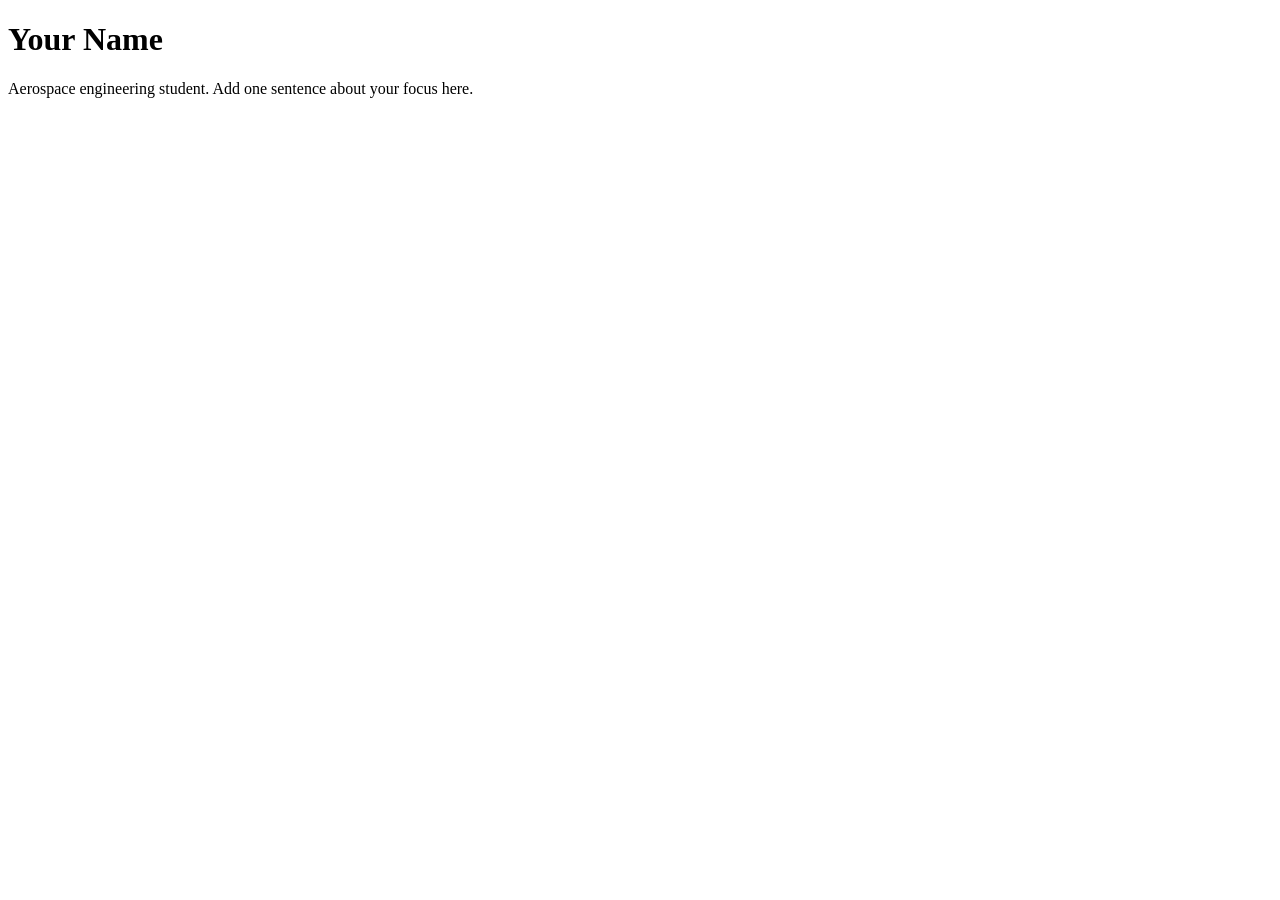
==== index.html @ 4cfc384c "Create index.html" ====
<!DOCTYPE html>
<html lang="en">
<head>
  <meta charset="UTF-8">
  <meta name="viewport" content="width=device-width, initial-scale=1">
  <title>Your Name | Portfolio</title>
</head>
<body>
  <h1>Your Name</h1>
  <p>Aerospace engineering student. Add one sentence about your focus here.</p>
</body>
</html>
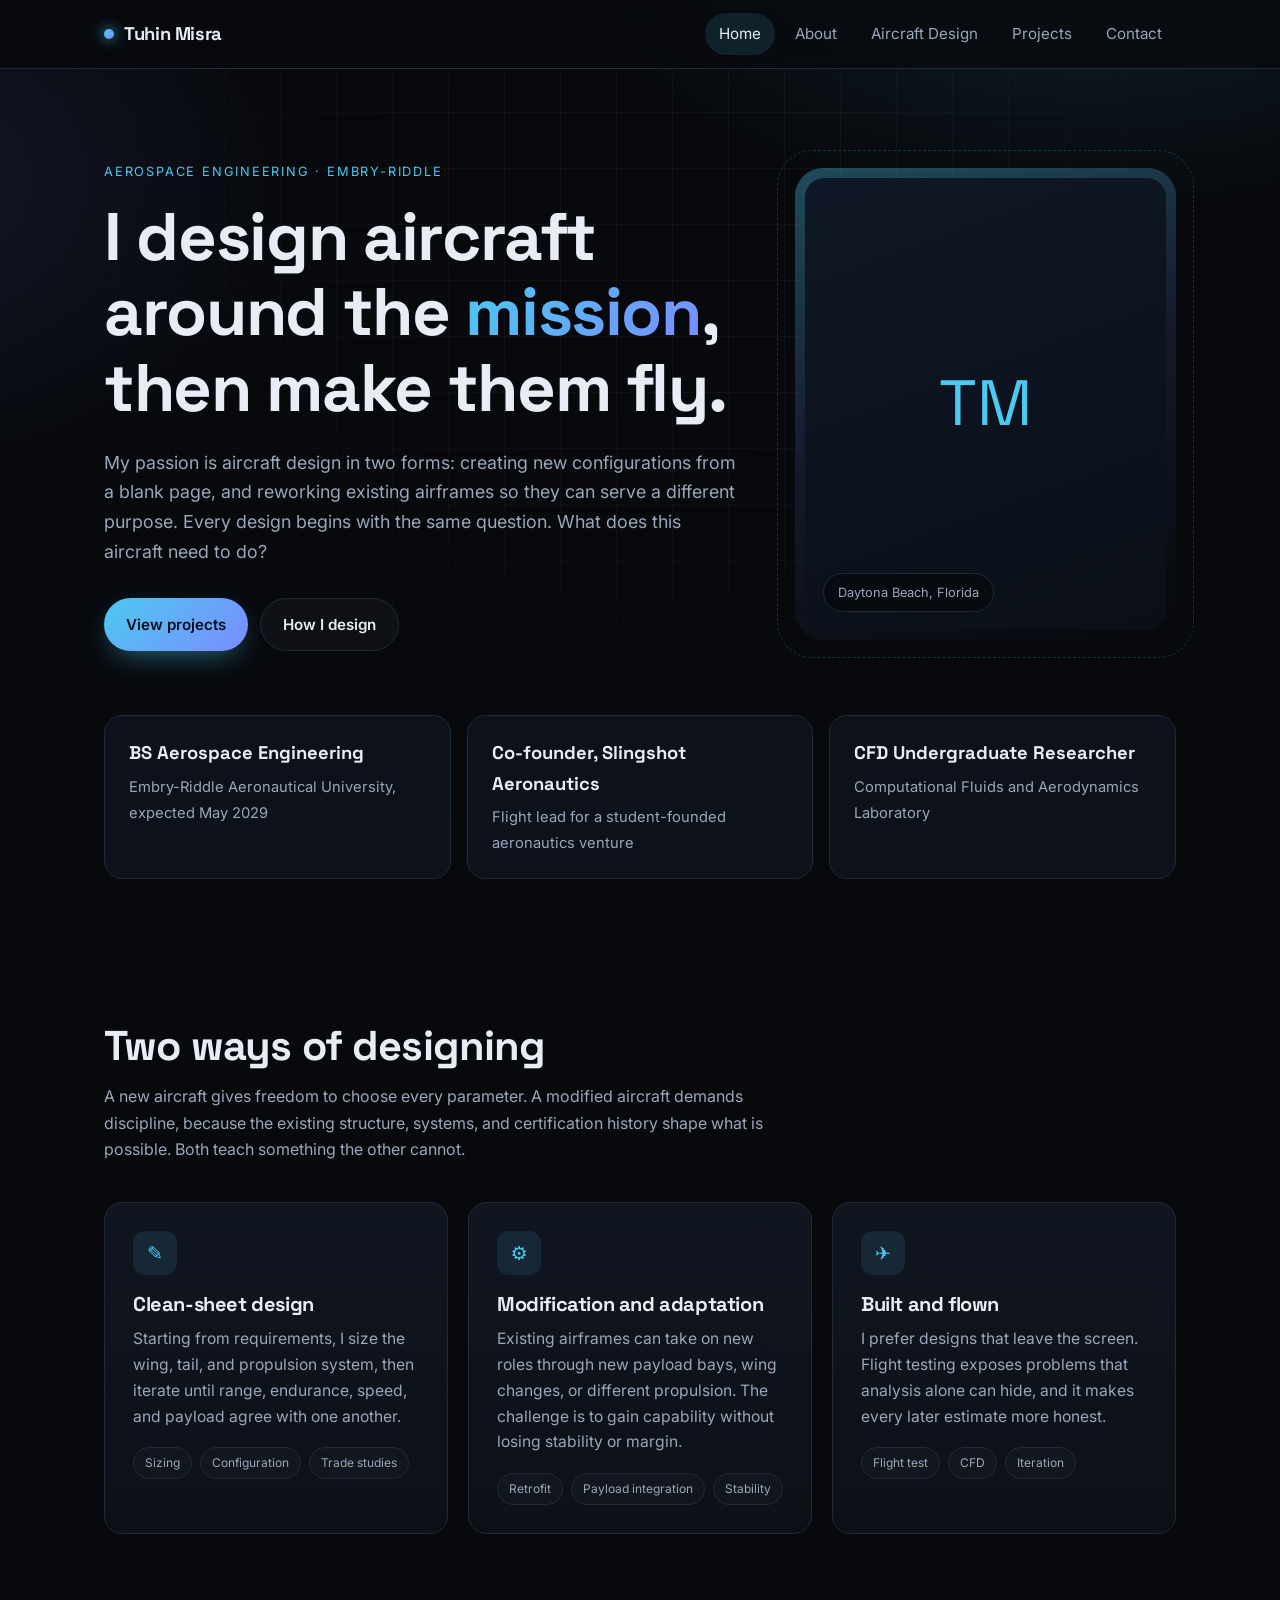
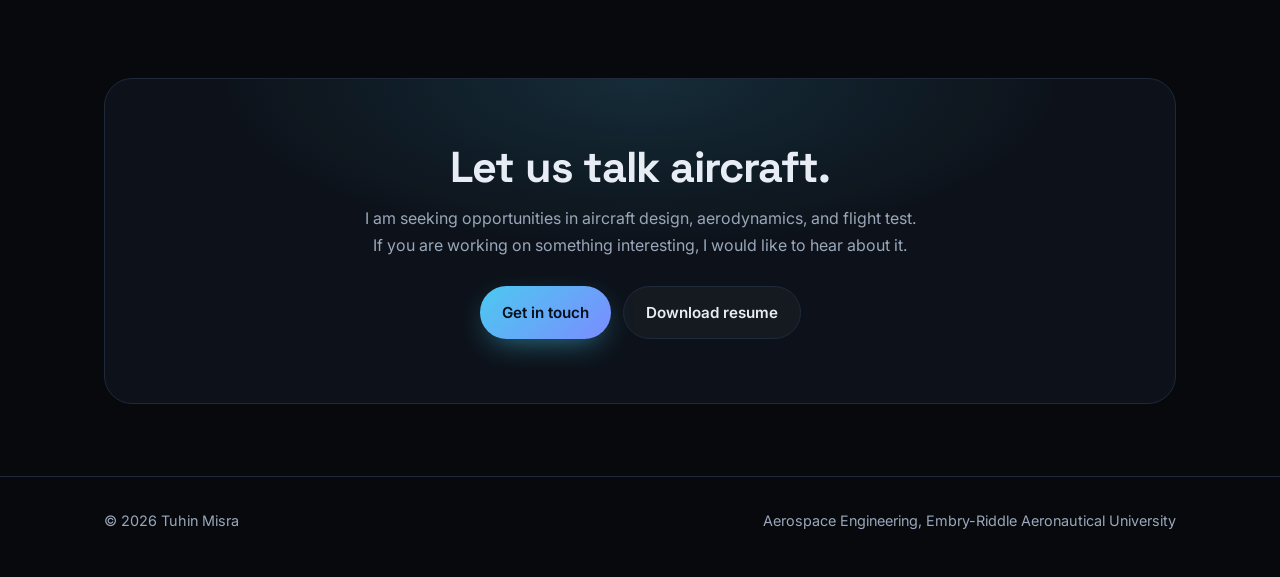
==== commit b882ef66: "Add files via upload" ====
--- a/index.html
+++ b/index.html
@@ -3,10 +3,103 @@
 <head>
   <meta charset="UTF-8">
   <meta name="viewport" content="width=device-width, initial-scale=1">
-  <title>Your Name | Portfolio</title>
+  <title>Tuhin Misra | Aircraft Design</title>
+  <meta name="description" content="Aerospace engineering student focused on designing new aircraft and modifying existing ones for specific missions.">
+  <link rel="preconnect" href="https://fonts.googleapis.com">
+  <link rel="preconnect" href="https://fonts.gstatic.com" crossorigin>
+  <link href="https://fonts.googleapis.com/css2?family=Inter:wght@400;500;600&family=Space+Grotesk:wght@500;700&display=swap" rel="stylesheet">
+  <link rel="stylesheet" href="style.css">
 </head>
 <body>
-  <h1>Your Name</h1>
-  <p>Aerospace engineering student. Add one sentence about your focus here.</p>
+  <header class="nav">
+    <div class="wrap">
+      <a class="brand" href="index.html"><span class="dot"></span>Tuhin Misra</a>
+      <button class="menu-btn" aria-label="Toggle menu" aria-expanded="false">&#9776;</button>
+      <nav class="links">
+        <a class="active" href="index.html">Home</a>
+        <a href="about.html">About</a>
+        <a href="design.html">Aircraft Design</a>
+        <a href="projects.html">Projects</a>
+        <a href="contact.html">Contact</a>
+      </nav>
+    </div>
+  </header>
+
+  <main>
+    <div class="wrap">
+      <section class="hero">
+        <div class="grid">
+          <div>
+            <span class="eyebrow">Aerospace Engineering &middot; Embry-Riddle</span>
+            <h1>I design aircraft around the <span class="grad">mission</span>, then make them fly.</h1>
+            <p class="lead">My passion is aircraft design in two forms: creating new configurations from a blank page, and reworking existing airframes so they can serve a different purpose. Every design begins with the same question. What does this aircraft need to do?</p>
+            <div class="actions">
+              <a class="btn primary" href="projects.html">View projects</a>
+              <a class="btn ghost" href="design.html">How I design</a>
+            </div>
+          </div>
+          <div class="photo-frame">
+            <div class="photo-box">
+              <img src="photo.jpg" alt="Portrait of Tuhin Misra" onerror="this.style.display='none';this.nextElementSibling.style.display='grid'">
+              <div class="photo-fallback">TM</div>
+              <span class="photo-tag">Daytona Beach, Florida</span>
+            </div>
+          </div>
+        </div>
+
+        <div class="stats reveal">
+          <div class="stat"><strong>BS Aerospace Engineering</strong><span>Embry-Riddle Aeronautical University, expected May 2029</span></div>
+          <div class="stat"><strong>Co-founder, Slingshot Aeronautics</strong><span>Flight lead for a student-founded aeronautics venture</span></div>
+          <div class="stat"><strong>CFD Undergraduate Researcher</strong><span>Computational Fluids and Aerodynamics Laboratory</span></div>
+        </div>
+      </section>
+
+      <section>
+        <div class="section-head reveal">
+          <h2>Two ways of designing</h2>
+          <p>A new aircraft gives freedom to choose every parameter. A modified aircraft demands discipline, because the existing structure, systems, and certification history shape what is possible. Both teach something the other cannot.</p>
+        </div>
+        <div class="cards">
+          <article class="card reveal">
+            <div class="icon">&#9998;</div>
+            <h3>Clean-sheet design</h3>
+            <p>Starting from requirements, I size the wing, tail, and propulsion system, then iterate until range, endurance, speed, and payload agree with one another.</p>
+            <div class="tags"><span class="tag">Sizing</span><span class="tag">Configuration</span><span class="tag">Trade studies</span></div>
+          </article>
+          <article class="card reveal">
+            <div class="icon">&#9881;</div>
+            <h3>Modification and adaptation</h3>
+            <p>Existing airframes can take on new roles through new payload bays, wing changes, or different propulsion. The challenge is to gain capability without losing stability or margin.</p>
+            <div class="tags"><span class="tag">Retrofit</span><span class="tag">Payload integration</span><span class="tag">Stability</span></div>
+          </article>
+          <article class="card reveal">
+            <div class="icon">&#9992;</div>
+            <h3>Built and flown</h3>
+            <p>I prefer designs that leave the screen. Flight testing exposes problems that analysis alone can hide, and it makes every later estimate more honest.</p>
+            <div class="tags"><span class="tag">Flight test</span><span class="tag">CFD</span><span class="tag">Iteration</span></div>
+          </article>
+        </div>
+      </section>
+
+      <section>
+        <div class="cta reveal">
+          <h2>Let us talk aircraft.</h2>
+          <p>I am seeking opportunities in aircraft design, aerodynamics, and flight test. If you are working on something interesting, I would like to hear about it.</p>
+          <div class="actions">
+            <a class="btn primary" href="contact.html">Get in touch</a>
+            <a class="btn ghost" href="resume.pdf">Download resume</a>
+          </div>
+        </div>
+      </section>
+    </div>
+  </main>
+
+  <footer>
+    <div class="wrap">
+      <span>&copy; <span id="year">2026</span> Tuhin Misra</span>
+      <span>Aerospace Engineering, Embry-Riddle Aeronautical University</span>
+    </div>
+  </footer>
+  <script src="script.js"></script>
 </body>
 </html>
--- a/style.css
+++ b/style.css
@@ -0,0 +1,179 @@
+:root {
+  --bg: #07090d;
+  --bg2: #0c1017;
+  --card: #111722;
+  --line: #1f2a3a;
+  --text: #e8edf5;
+  --muted: #9aa7ba;
+  --accent: #4cc9f0;
+  --accent2: #7b8cff;
+  --radius: 18px;
+  --max: 1120px;
+}
+
+* { box-sizing: border-box; margin: 0; padding: 0; }
+html { scroll-behavior: smooth; }
+body {
+  font-family: "Inter", system-ui, -apple-system, "Segoe UI", sans-serif;
+  background: var(--bg);
+  color: var(--text);
+  line-height: 1.65;
+  -webkit-font-smoothing: antialiased;
+  overflow-x: hidden;
+}
+h1, h2, h3, .brand { font-family: "Space Grotesk", "Inter", sans-serif; letter-spacing: -0.02em; line-height: 1.12; }
+a { color: inherit; text-decoration: none; }
+img { max-width: 100%; display: block; }
+.wrap { width: 100%; max-width: var(--max); margin: 0 auto; padding: 0 24px; }
+
+/* Background grid and glow */
+body::before {
+  content: "";
+  position: fixed; inset: 0; z-index: -2;
+  background:
+    radial-gradient(900px 500px at 85% -10%, rgba(76, 201, 240, 0.14), transparent 60%),
+    radial-gradient(700px 500px at -10% 20%, rgba(123, 140, 255, 0.12), transparent 60%),
+    var(--bg);
+}
+body::after {
+  content: "";
+  position: fixed; inset: 0; z-index: -1;
+  background-image:
+    linear-gradient(rgba(255,255,255,0.035) 1px, transparent 1px),
+    linear-gradient(90deg, rgba(255,255,255,0.035) 1px, transparent 1px);
+  background-size: 56px 56px;
+  mask-image: radial-gradient(ellipse at 50% 20%, #000 20%, transparent 75%);
+  -webkit-mask-image: radial-gradient(ellipse at 50% 20%, #000 20%, transparent 75%);
+}
+
+/* Navigation */
+.nav {
+  position: sticky; top: 0; z-index: 50;
+  backdrop-filter: blur(14px); -webkit-backdrop-filter: blur(14px);
+  background: rgba(7, 9, 13, 0.72);
+  border-bottom: 1px solid var(--line);
+}
+.nav .wrap { display: flex; align-items: center; justify-content: space-between; height: 68px; }
+.brand { font-weight: 700; font-size: 1.15rem; display: flex; align-items: center; gap: 10px; }
+.brand .dot { width: 10px; height: 10px; border-radius: 50%; background: linear-gradient(135deg, var(--accent), var(--accent2)); box-shadow: 0 0 14px var(--accent); }
+.links { display: flex; gap: 6px; align-items: center; }
+.links a { padding: 8px 14px; border-radius: 999px; color: var(--muted); font-size: 0.95rem; transition: color .2s, background .2s; }
+.links a:hover { color: var(--text); background: rgba(255,255,255,0.05); }
+.links a.active { color: var(--text); background: rgba(76, 201, 240, 0.12); }
+.menu-btn { display: none; background: none; border: 1px solid var(--line); color: var(--text); width: 42px; height: 42px; border-radius: 12px; font-size: 1.2rem; cursor: pointer; }
+
+/* Buttons */
+.btn {
+  display: inline-flex; align-items: center; gap: 8px;
+  padding: 13px 22px; border-radius: 999px; font-weight: 600; font-size: 0.95rem;
+  border: 1px solid var(--line); transition: transform .2s, box-shadow .2s, background .2s;
+}
+.btn:hover { transform: translateY(-2px); }
+.btn.primary { background: linear-gradient(135deg, var(--accent), var(--accent2)); color: #06101a; border: none; box-shadow: 0 10px 30px -10px rgba(76, 201, 240, 0.6); }
+.btn.ghost { background: rgba(255,255,255,0.03); }
+.btn.ghost:hover { background: rgba(255,255,255,0.08); }
+
+/* Hero */
+.hero { padding: 88px 0 72px; }
+.hero .grid { display: grid; grid-template-columns: 1.25fr 0.75fr; gap: 56px; align-items: center; }
+.eyebrow { display: inline-block; font-size: 0.8rem; letter-spacing: 0.14em; text-transform: uppercase; color: var(--accent); margin-bottom: 18px; }
+.hero h1 { font-size: clamp(2.4rem, 5.4vw, 4.2rem); margin-bottom: 22px; }
+.grad { background: linear-gradient(120deg, var(--accent), var(--accent2)); -webkit-background-clip: text; background-clip: text; color: transparent; }
+.lead { color: var(--muted); font-size: 1.12rem; max-width: 60ch; margin-bottom: 32px; }
+.actions { display: flex; flex-wrap: wrap; gap: 12px; }
+
+/* Photo */
+.photo-frame { position: relative; border-radius: 28px; padding: 10px; background: linear-gradient(160deg, rgba(76,201,240,0.35), rgba(123,140,255,0.12) 50%, transparent); }
+.photo-frame::after { content: ""; position: absolute; inset: -18px; border-radius: 36px; border: 1px dashed rgba(76, 201, 240, 0.22); pointer-events: none; }
+.photo-box { position: relative; border-radius: 20px; overflow: hidden; aspect-ratio: 4 / 5; background: var(--card); }
+.photo-box img { width: 100%; height: 100%; object-fit: cover; }
+.photo-fallback { display: none; position: absolute; inset: 0; place-items: center; font-family: "Space Grotesk", sans-serif; font-size: 4rem; color: var(--accent); background: linear-gradient(160deg, #0f1826, #0a0f17); }
+.photo-tag { position: absolute; left: 18px; bottom: 18px; background: rgba(7, 9, 13, 0.78); backdrop-filter: blur(8px); border: 1px solid var(--line); padding: 8px 14px; border-radius: 999px; font-size: 0.8rem; color: var(--muted); }
+
+/* Stats */
+.stats { display: grid; grid-template-columns: repeat(3, 1fr); gap: 16px; margin-top: 64px; }
+.stat { background: rgba(17, 23, 34, 0.7); border: 1px solid var(--line); border-radius: var(--radius); padding: 22px 24px; }
+.stat strong { display: block; font-family: "Space Grotesk", sans-serif; font-size: 1.15rem; margin-bottom: 4px; }
+.stat span { color: var(--muted); font-size: 0.92rem; }
+
+/* Sections */
+section { padding: 72px 0; }
+.section-head { margin-bottom: 40px; max-width: 70ch; }
+.section-head h2 { font-size: clamp(1.8rem, 3.4vw, 2.6rem); margin-bottom: 14px; }
+.section-head p { color: var(--muted); }
+
+.cards { display: grid; grid-template-columns: repeat(3, 1fr); gap: 20px; }
+.cards.two { grid-template-columns: repeat(2, 1fr); }
+.card {
+  background: linear-gradient(180deg, rgba(17,23,34,0.95), rgba(13,17,24,0.95));
+  border: 1px solid var(--line); border-radius: var(--radius); padding: 28px;
+  transition: transform .25s, border-color .25s, box-shadow .25s;
+}
+.card:hover { transform: translateY(-4px); border-color: rgba(76, 201, 240, 0.45); box-shadow: 0 20px 50px -25px rgba(76, 201, 240, 0.5); }
+.card .icon { width: 44px; height: 44px; border-radius: 12px; display: grid; place-items: center; background: rgba(76,201,240,0.1); color: var(--accent); margin-bottom: 18px; font-size: 1.2rem; }
+.card h3 { font-size: 1.25rem; margin-bottom: 10px; }
+.card p { color: var(--muted); font-size: 0.98rem; }
+.tags { display: flex; flex-wrap: wrap; gap: 8px; margin-top: 18px; }
+.tag { font-size: 0.75rem; padding: 5px 11px; border-radius: 999px; border: 1px solid var(--line); color: var(--muted); background: rgba(255,255,255,0.02); }
+
+/* Page header for inner pages */
+.page-head { padding: 80px 0 24px; }
+.page-head h1 { font-size: clamp(2.2rem, 4.8vw, 3.6rem); margin-bottom: 18px; }
+
+/* Split layout */
+.split { display: grid; grid-template-columns: 0.8fr 1.2fr; gap: 56px; align-items: start; }
+.prose p { color: var(--muted); margin-bottom: 18px; font-size: 1.04rem; }
+.prose p strong { color: var(--text); }
+
+/* Process timeline */
+.steps { display: grid; gap: 14px; counter-reset: step; }
+.step { position: relative; padding: 22px 24px 22px 76px; background: rgba(17,23,34,0.7); border: 1px solid var(--line); border-radius: var(--radius); }
+.step::before { counter-increment: step; content: counter(step, decimal-leading-zero); position: absolute; left: 24px; top: 22px; font-family: "Space Grotesk", sans-serif; font-size: 1.3rem; color: var(--accent); }
+.step h3 { font-size: 1.1rem; margin-bottom: 6px; }
+.step p { color: var(--muted); font-size: 0.97rem; }
+
+/* Compare panels */
+.compare { display: grid; grid-template-columns: 1fr 1fr; gap: 20px; }
+.panel { border: 1px solid var(--line); border-radius: var(--radius); padding: 30px; background: rgba(17,23,34,0.7); }
+.panel h3 { font-size: 1.4rem; margin-bottom: 12px; }
+.panel p { color: var(--muted); margin-bottom: 14px; }
+.panel ul { list-style: none; display: grid; gap: 10px; }
+.panel li { color: var(--muted); padding-left: 22px; position: relative; font-size: 0.97rem; }
+.panel li::before { content: ""; position: absolute; left: 0; top: 0.7em; width: 10px; height: 2px; background: var(--accent); }
+
+/* CTA */
+.cta { text-align: center; border: 1px solid var(--line); border-radius: 28px; padding: 64px 24px; background: radial-gradient(600px 240px at 50% 0%, rgba(76,201,240,0.14), transparent 70%), rgba(17,23,34,0.7); }
+.cta h2 { font-size: clamp(1.8rem, 3.6vw, 2.7rem); margin-bottom: 14px; }
+.cta p { color: var(--muted); max-width: 56ch; margin: 0 auto 28px; }
+.cta .actions { justify-content: center; }
+
+/* Contact */
+.contact-list { display: grid; gap: 14px; max-width: 620px; }
+.contact-item { display: flex; justify-content: space-between; align-items: center; gap: 16px; padding: 20px 24px; border: 1px solid var(--line); border-radius: var(--radius); background: rgba(17,23,34,0.7); transition: border-color .2s, transform .2s; }
+.contact-item:hover { border-color: rgba(76,201,240,0.5); transform: translateX(4px); }
+.contact-item span { color: var(--muted); font-size: 0.9rem; }
+
+/* Footer */
+footer { border-top: 1px solid var(--line); padding: 32px 0 44px; color: var(--muted); font-size: 0.9rem; }
+footer .wrap { display: flex; justify-content: space-between; flex-wrap: wrap; gap: 12px; }
+
+/* Reveal animation */
+.js .reveal { opacity: 0; transform: translateY(18px); transition: opacity .7s ease, transform .7s ease; }
+.js .reveal.in { opacity: 1; transform: none; }
+
+/* Responsive */
+@media (max-width: 900px) {
+  .hero { padding-top: 56px; }
+  .hero .grid, .split, .compare { grid-template-columns: 1fr; }
+  .photo-frame { max-width: 360px; margin: 0 auto; order: -1; }
+  .cards, .cards.two, .stats { grid-template-columns: 1fr; }
+  .menu-btn { display: block; }
+  .links { display: none; position: absolute; top: 68px; left: 0; right: 0; flex-direction: column; align-items: stretch; padding: 14px 24px 20px; background: rgba(7,9,13,0.97); border-bottom: 1px solid var(--line); }
+  .links.open { display: flex; }
+  .links a { padding: 12px 14px; }
+}
+@media (prefers-reduced-motion: reduce) {
+  html { scroll-behavior: auto; }
+  .js .reveal { transition: none; opacity: 1; transform: none; }
+  .btn, .card, .contact-item { transition: none; }
+}
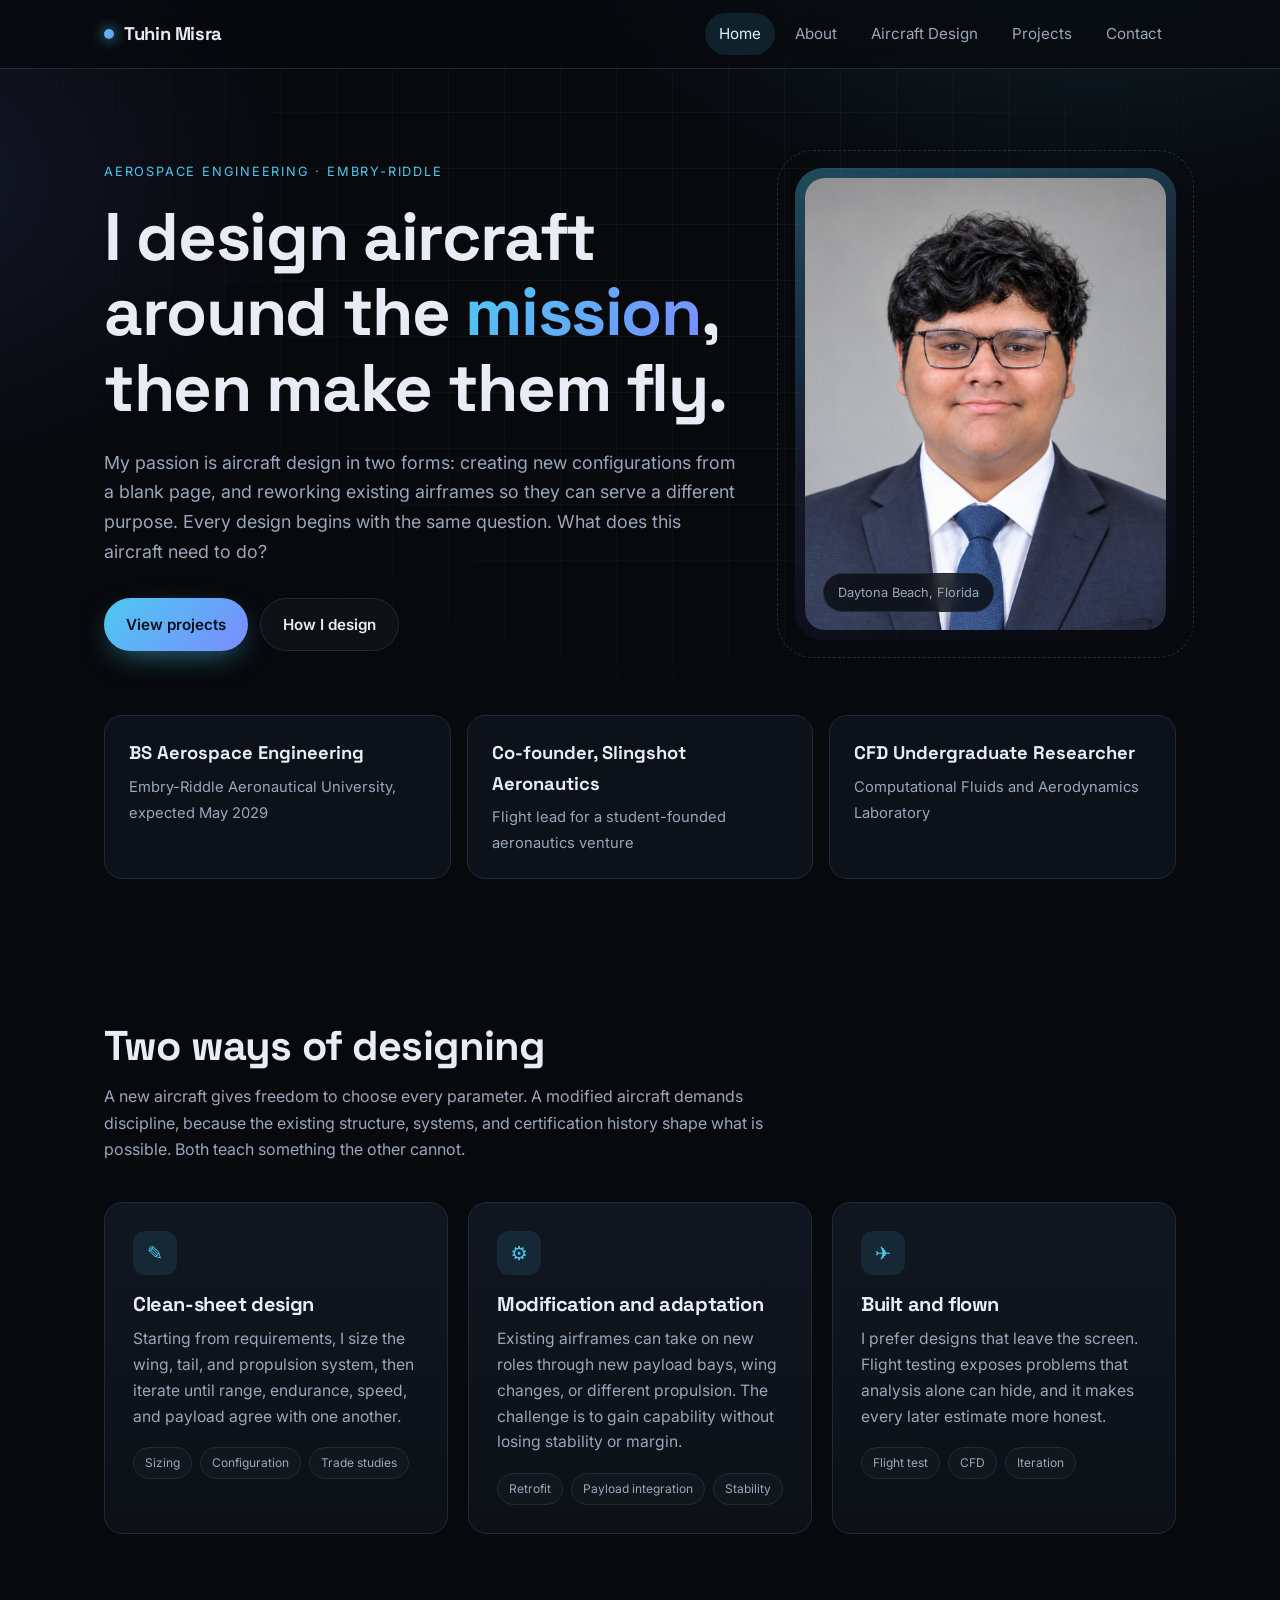
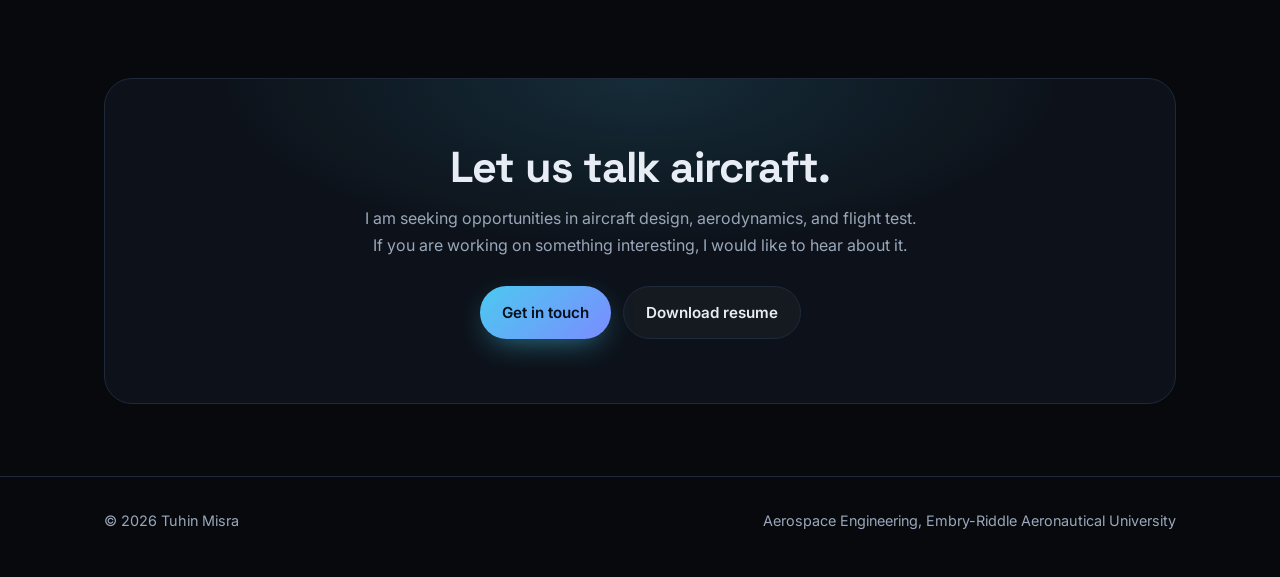
==== commit 615c382b: "Update index.html" ====
--- a/index.html
+++ b/index.html
@@ -40,7 +40,7 @@
           </div>
           <div class="photo-frame">
             <div class="photo-box">
-              <img src="photo.jpg" alt="Portrait of Tuhin Misra" onerror="this.style.display='none';this.nextElementSibling.style.display='grid'">
+              <img src="photo.png" alt="Portrait of Tuhin Misra" onerror="this.style.display='none';this.nextElementSibling.style.display='grid'">
               <div class="photo-fallback">TM</div>
               <span class="photo-tag">Daytona Beach, Florida</span>
             </div>
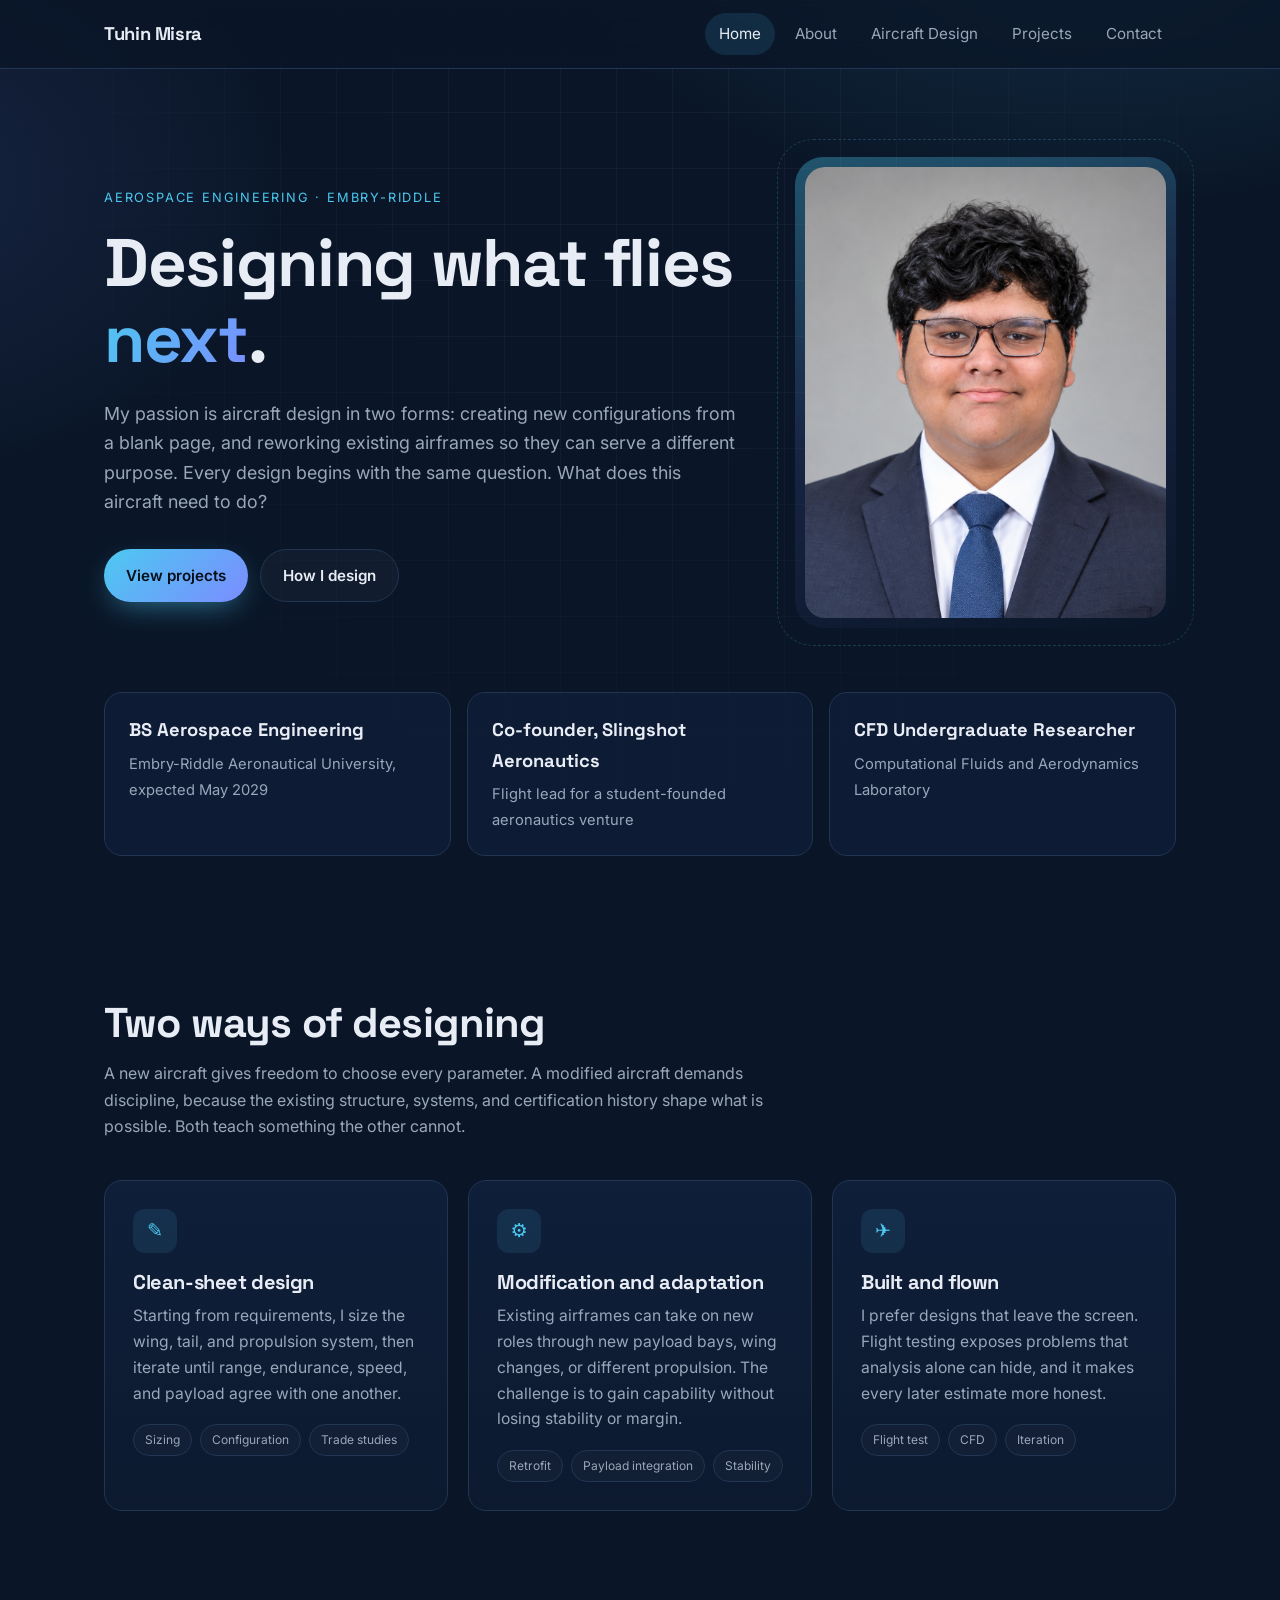
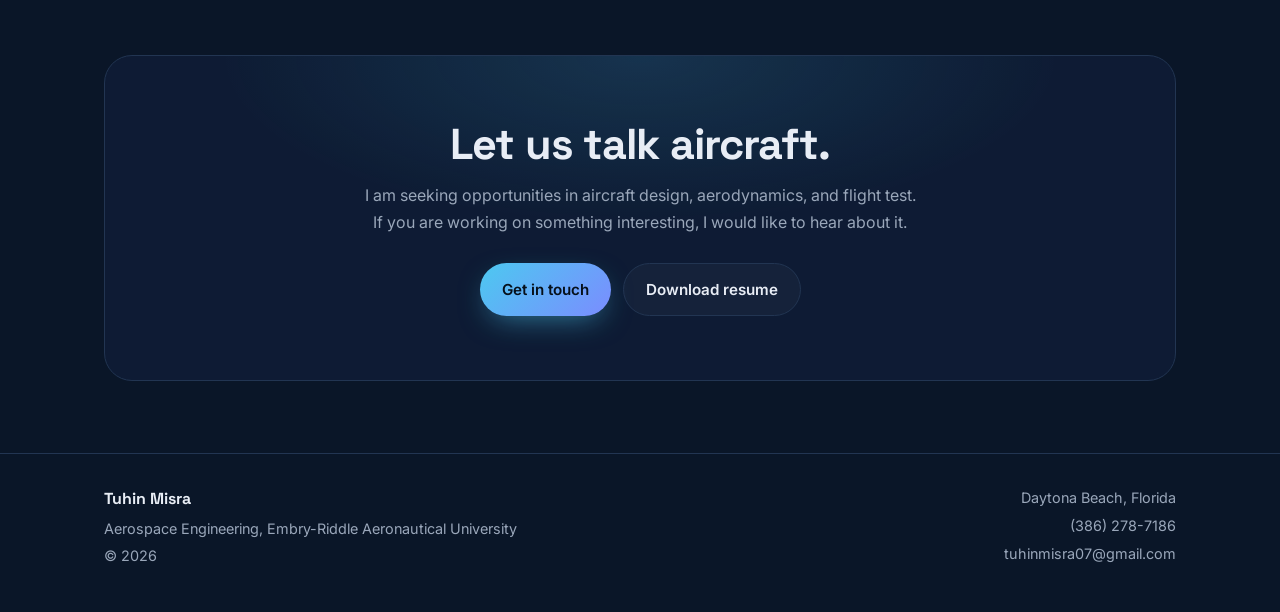
==== commit 11ffc9a2: "Add files via upload" ====
--- a/index.html
+++ b/index.html
@@ -13,7 +13,7 @@
 <body>
   <header class="nav">
     <div class="wrap">
-      <a class="brand" href="index.html"><span class="dot"></span>Tuhin Misra</a>
+      <a class="brand" href="index.html">Tuhin Misra</a>
       <button class="menu-btn" aria-label="Toggle menu" aria-expanded="false">&#9776;</button>
       <nav class="links">
         <a class="active" href="index.html">Home</a>
@@ -31,7 +31,7 @@
         <div class="grid">
           <div>
             <span class="eyebrow">Aerospace Engineering &middot; Embry-Riddle</span>
-            <h1>I design aircraft around the <span class="grad">mission</span>, then make them fly.</h1>
+            <h1>Designing what flies <span class="grad">next</span>.</h1>
             <p class="lead">My passion is aircraft design in two forms: creating new configurations from a blank page, and reworking existing airframes so they can serve a different purpose. Every design begins with the same question. What does this aircraft need to do?</p>
             <div class="actions">
               <a class="btn primary" href="projects.html">View projects</a>
@@ -40,9 +40,8 @@
           </div>
           <div class="photo-frame">
             <div class="photo-box">
-              <img src="photo.png" alt="Portrait of Tuhin Misra" onerror="this.style.display='none';this.nextElementSibling.style.display='grid'">
+              <img src="photo.png" alt="Portrait of Tuhin Misra" onerror="if(!this.dataset.retry){this.dataset.retry=1;this.src='photo.jpg';}else{this.style.display='none';this.nextElementSibling.style.display='grid';}">
               <div class="photo-fallback">TM</div>
-              <span class="photo-tag">Daytona Beach, Florida</span>
             </div>
           </div>
         </div>
@@ -96,8 +95,16 @@
 
   <footer>
     <div class="wrap">
-      <span>&copy; <span id="year">2026</span> Tuhin Misra</span>
-      <span>Aerospace Engineering, Embry-Riddle Aeronautical University</span>
+      <div class="foot-col">
+        <strong>Tuhin Misra</strong>
+        <span>Aerospace Engineering, Embry-Riddle Aeronautical University</span>
+        <span>&copy; <span id="year">2026</span></span>
+      </div>
+      <div class="foot-col right">
+        <span>Daytona Beach, Florida</span>
+        <a href="tel:+13862787186">(386) 278-7186</a>
+        <a href="mailto:tuhinmisra07@gmail.com">tuhinmisra07@gmail.com</a>
+      </div>
     </div>
   </footer>
   <script src="script.js"></script>
--- a/style.css
+++ b/style.css
@@ -1,8 +1,8 @@
 :root {
-  --bg: #07090d;
-  --bg2: #0c1017;
-  --card: #111722;
-  --line: #1f2a3a;
+  --bg: #0a1628;
+  --bg2: #0e1c33;
+  --card: #101f3a;
+  --line: #223552;
   --text: #e8edf5;
   --muted: #9aa7ba;
   --accent: #4cc9f0;
@@ -50,12 +50,11 @@
 .nav {
   position: sticky; top: 0; z-index: 50;
   backdrop-filter: blur(14px); -webkit-backdrop-filter: blur(14px);
-  background: rgba(7, 9, 13, 0.72);
+  background: rgba(10, 22, 40, 0.72);
   border-bottom: 1px solid var(--line);
 }
 .nav .wrap { display: flex; align-items: center; justify-content: space-between; height: 68px; }
 .brand { font-weight: 700; font-size: 1.15rem; display: flex; align-items: center; gap: 10px; }
-.brand .dot { width: 10px; height: 10px; border-radius: 50%; background: linear-gradient(135deg, var(--accent), var(--accent2)); box-shadow: 0 0 14px var(--accent); }
 .links { display: flex; gap: 6px; align-items: center; }
 .links a { padding: 8px 14px; border-radius: 999px; color: var(--muted); font-size: 0.95rem; transition: color .2s, background .2s; }
 .links a:hover { color: var(--text); background: rgba(255,255,255,0.05); }
@@ -87,12 +86,11 @@
 .photo-frame::after { content: ""; position: absolute; inset: -18px; border-radius: 36px; border: 1px dashed rgba(76, 201, 240, 0.22); pointer-events: none; }
 .photo-box { position: relative; border-radius: 20px; overflow: hidden; aspect-ratio: 4 / 5; background: var(--card); }
 .photo-box img { width: 100%; height: 100%; object-fit: cover; }
-.photo-fallback { display: none; position: absolute; inset: 0; place-items: center; font-family: "Space Grotesk", sans-serif; font-size: 4rem; color: var(--accent); background: linear-gradient(160deg, #0f1826, #0a0f17); }
-.photo-tag { position: absolute; left: 18px; bottom: 18px; background: rgba(7, 9, 13, 0.78); backdrop-filter: blur(8px); border: 1px solid var(--line); padding: 8px 14px; border-radius: 999px; font-size: 0.8rem; color: var(--muted); }
+.photo-fallback { display: none; position: absolute; inset: 0; place-items: center; font-family: "Space Grotesk", sans-serif; font-size: 4rem; color: var(--accent); background: linear-gradient(160deg, #11243f, #0b182d); }
 
 /* Stats */
 .stats { display: grid; grid-template-columns: repeat(3, 1fr); gap: 16px; margin-top: 64px; }
-.stat { background: rgba(17, 23, 34, 0.7); border: 1px solid var(--line); border-radius: var(--radius); padding: 22px 24px; }
+.stat { background: rgba(16, 31, 58, 0.7); border: 1px solid var(--line); border-radius: var(--radius); padding: 22px 24px; }
 .stat strong { display: block; font-family: "Space Grotesk", sans-serif; font-size: 1.15rem; margin-bottom: 4px; }
 .stat span { color: var(--muted); font-size: 0.92rem; }
 
@@ -105,7 +103,7 @@
 .cards { display: grid; grid-template-columns: repeat(3, 1fr); gap: 20px; }
 .cards.two { grid-template-columns: repeat(2, 1fr); }
 .card {
-  background: linear-gradient(180deg, rgba(17,23,34,0.95), rgba(13,17,24,0.95));
+  background: linear-gradient(180deg, rgba(16, 31, 58,0.95), rgba(13, 26, 48,0.95));
   border: 1px solid var(--line); border-radius: var(--radius); padding: 28px;
   transition: transform .25s, border-color .25s, box-shadow .25s;
 }
@@ -127,14 +125,14 @@
 
 /* Process timeline */
 .steps { display: grid; gap: 14px; counter-reset: step; }
-.step { position: relative; padding: 22px 24px 22px 76px; background: rgba(17,23,34,0.7); border: 1px solid var(--line); border-radius: var(--radius); }
+.step { position: relative; padding: 22px 24px 22px 76px; background: rgba(16, 31, 58,0.7); border: 1px solid var(--line); border-radius: var(--radius); }
 .step::before { counter-increment: step; content: counter(step, decimal-leading-zero); position: absolute; left: 24px; top: 22px; font-family: "Space Grotesk", sans-serif; font-size: 1.3rem; color: var(--accent); }
 .step h3 { font-size: 1.1rem; margin-bottom: 6px; }
 .step p { color: var(--muted); font-size: 0.97rem; }
 
 /* Compare panels */
 .compare { display: grid; grid-template-columns: 1fr 1fr; gap: 20px; }
-.panel { border: 1px solid var(--line); border-radius: var(--radius); padding: 30px; background: rgba(17,23,34,0.7); }
+.panel { border: 1px solid var(--line); border-radius: var(--radius); padding: 30px; background: rgba(16, 31, 58,0.7); }
 .panel h3 { font-size: 1.4rem; margin-bottom: 12px; }
 .panel p { color: var(--muted); margin-bottom: 14px; }
 .panel ul { list-style: none; display: grid; gap: 10px; }
@@ -142,20 +140,25 @@
 .panel li::before { content: ""; position: absolute; left: 0; top: 0.7em; width: 10px; height: 2px; background: var(--accent); }
 
 /* CTA */
-.cta { text-align: center; border: 1px solid var(--line); border-radius: 28px; padding: 64px 24px; background: radial-gradient(600px 240px at 50% 0%, rgba(76,201,240,0.14), transparent 70%), rgba(17,23,34,0.7); }
+.cta { text-align: center; border: 1px solid var(--line); border-radius: 28px; padding: 64px 24px; background: radial-gradient(600px 240px at 50% 0%, rgba(76,201,240,0.14), transparent 70%), rgba(16, 31, 58,0.7); }
 .cta h2 { font-size: clamp(1.8rem, 3.6vw, 2.7rem); margin-bottom: 14px; }
 .cta p { color: var(--muted); max-width: 56ch; margin: 0 auto 28px; }
 .cta .actions { justify-content: center; }
 
 /* Contact */
 .contact-list { display: grid; gap: 14px; max-width: 620px; }
-.contact-item { display: flex; justify-content: space-between; align-items: center; gap: 16px; padding: 20px 24px; border: 1px solid var(--line); border-radius: var(--radius); background: rgba(17,23,34,0.7); transition: border-color .2s, transform .2s; }
+.contact-item { display: flex; justify-content: space-between; align-items: center; gap: 16px; padding: 20px 24px; border: 1px solid var(--line); border-radius: var(--radius); background: rgba(16, 31, 58,0.7); transition: border-color .2s, transform .2s; }
 .contact-item:hover { border-color: rgba(76,201,240,0.5); transform: translateX(4px); }
 .contact-item span { color: var(--muted); font-size: 0.9rem; }
 
 /* Footer */
 footer { border-top: 1px solid var(--line); padding: 32px 0 44px; color: var(--muted); font-size: 0.9rem; }
-footer .wrap { display: flex; justify-content: space-between; flex-wrap: wrap; gap: 12px; }
+footer .wrap { display: flex; justify-content: space-between; flex-wrap: wrap; gap: 20px; }
+.foot-col { display: grid; gap: 4px; align-content: start; }
+.foot-col strong { color: var(--text); font-family: "Space Grotesk", sans-serif; font-size: 1rem; }
+.foot-col.right { text-align: right; }
+.foot-col a { transition: color .2s; }
+.foot-col a:hover { color: var(--accent); }
 
 /* Reveal animation */
 .js .reveal { opacity: 0; transform: translateY(18px); transition: opacity .7s ease, transform .7s ease; }
@@ -168,9 +171,10 @@
   .photo-frame { max-width: 360px; margin: 0 auto; order: -1; }
   .cards, .cards.two, .stats { grid-template-columns: 1fr; }
   .menu-btn { display: block; }
-  .links { display: none; position: absolute; top: 68px; left: 0; right: 0; flex-direction: column; align-items: stretch; padding: 14px 24px 20px; background: rgba(7,9,13,0.97); border-bottom: 1px solid var(--line); }
+  .links { display: none; position: absolute; top: 68px; left: 0; right: 0; flex-direction: column; align-items: stretch; padding: 14px 24px 20px; background: rgba(10, 22, 40,0.97); border-bottom: 1px solid var(--line); }
   .links.open { display: flex; }
   .links a { padding: 12px 14px; }
+  .foot-col.right { text-align: left; }
 }
 @media (prefers-reduced-motion: reduce) {
   html { scroll-behavior: auto; }
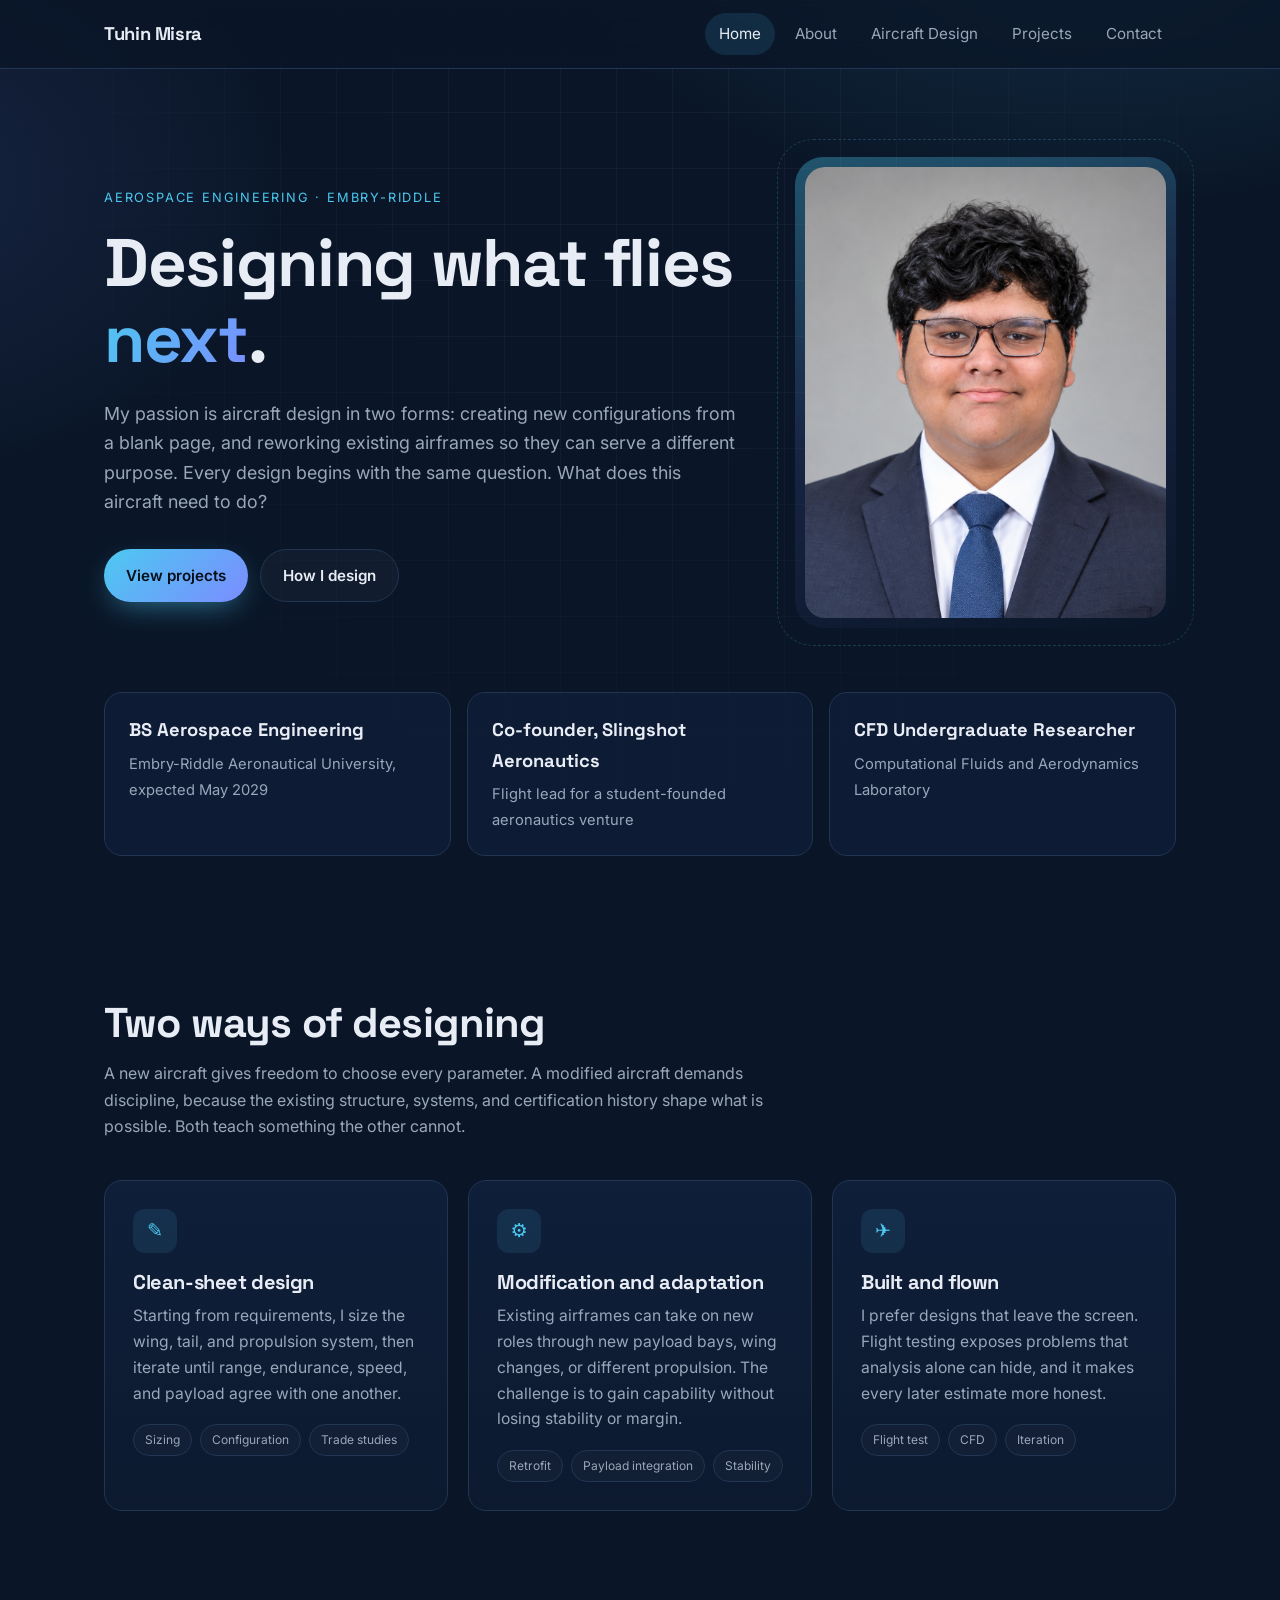
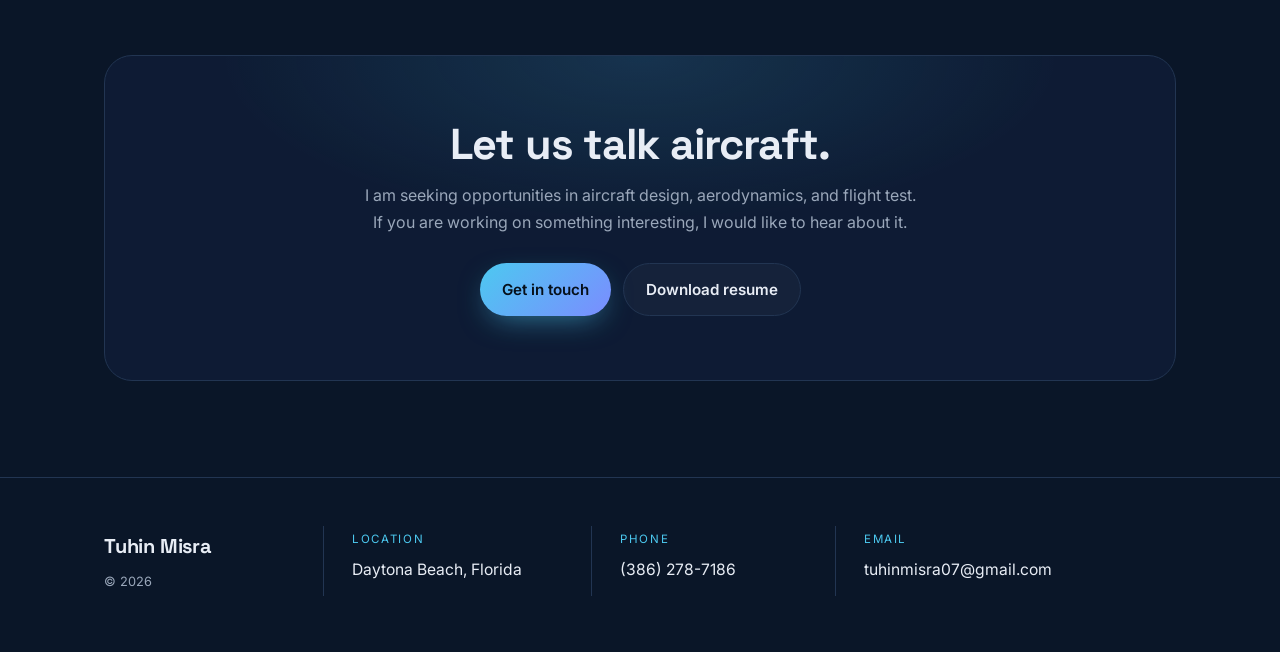
==== commit b231f298: "Add files via upload" ====
--- a/index.html
+++ b/index.html
@@ -95,15 +95,23 @@
 
   <footer>
     <div class="wrap">
-      <div class="foot-col">
-        <strong>Tuhin Misra</strong>
-        <span>Aerospace Engineering, Embry-Riddle Aeronautical University</span>
-        <span>&copy; <span id="year">2026</span></span>
-      </div>
-      <div class="foot-col right">
-        <span>Daytona Beach, Florida</span>
-        <a href="tel:+13862787186">(386) 278-7186</a>
-        <a href="mailto:tuhinmisra07@gmail.com">tuhinmisra07@gmail.com</a>
+      <div class="foot-grid">
+        <div class="foot-cell foot-name">
+          <strong>Tuhin Misra</strong>
+          <span class="foot-copy">&copy; <span id="year">2026</span></span>
+        </div>
+        <div class="foot-cell">
+          <span class="foot-label">Location</span>
+          <span class="foot-value">Daytona Beach, Florida</span>
+        </div>
+        <div class="foot-cell">
+          <span class="foot-label">Phone</span>
+          <a class="foot-value" href="tel:+13862787186">(386) 278-7186</a>
+        </div>
+        <div class="foot-cell">
+          <span class="foot-label">Email</span>
+          <a class="foot-value" href="mailto:tuhinmisra07@gmail.com">tuhinmisra07@gmail.com</a>
+        </div>
       </div>
     </div>
   </footer>
--- a/style.css
+++ b/style.css
@@ -152,13 +152,17 @@
 .contact-item span { color: var(--muted); font-size: 0.9rem; }
 
 /* Footer */
-footer { border-top: 1px solid var(--line); padding: 32px 0 44px; color: var(--muted); font-size: 0.9rem; }
-footer .wrap { display: flex; justify-content: space-between; flex-wrap: wrap; gap: 20px; }
-.foot-col { display: grid; gap: 4px; align-content: start; }
-.foot-col strong { color: var(--text); font-family: "Space Grotesk", sans-serif; font-size: 1rem; }
-.foot-col.right { text-align: right; }
-.foot-col a { transition: color .2s; }
-.foot-col a:hover { color: var(--accent); }
+
+footer { border-top: 1px solid var(--line); padding: 48px 0 56px; margin-top: 24px; color: var(--muted); font-size: 0.9rem; }
+.foot-grid { display: grid; grid-template-columns: 0.9fr 1.1fr 1fr 1.4fr; }
+.foot-cell { display: grid; gap: 8px; align-content: start; padding: 4px 28px; border-left: 1px solid var(--line); }
+.foot-cell:first-child { padding-left: 0; border-left: none; }
+.foot-name strong { font-family: "Space Grotesk", sans-serif; font-size: 1.25rem; color: var(--text); letter-spacing: -0.01em; }
+.foot-copy { font-size: 0.8rem; }
+.foot-label { font-size: 0.72rem; letter-spacing: 0.14em; text-transform: uppercase; color: var(--accent); }
+.foot-value { color: var(--text); font-size: 0.98rem; overflow-wrap: anywhere; }
+a.foot-value { transition: color .2s; }
+a.foot-value:hover { color: var(--accent); }
 
 /* Reveal animation */
 .js .reveal { opacity: 0; transform: translateY(18px); transition: opacity .7s ease, transform .7s ease; }
@@ -174,7 +178,9 @@
   .links { display: none; position: absolute; top: 68px; left: 0; right: 0; flex-direction: column; align-items: stretch; padding: 14px 24px 20px; background: rgba(10, 22, 40,0.97); border-bottom: 1px solid var(--line); }
   .links.open { display: flex; }
   .links a { padding: 12px 14px; }
-  .foot-col.right { text-align: left; }
+  .foot-grid { grid-template-columns: 1fr; }
+  .foot-cell { padding: 18px 0; border-left: none; border-top: 1px solid var(--line); }
+  .foot-cell:first-child { padding-top: 0; border-top: none; }
 }
 @media (prefers-reduced-motion: reduce) {
   html { scroll-behavior: auto; }
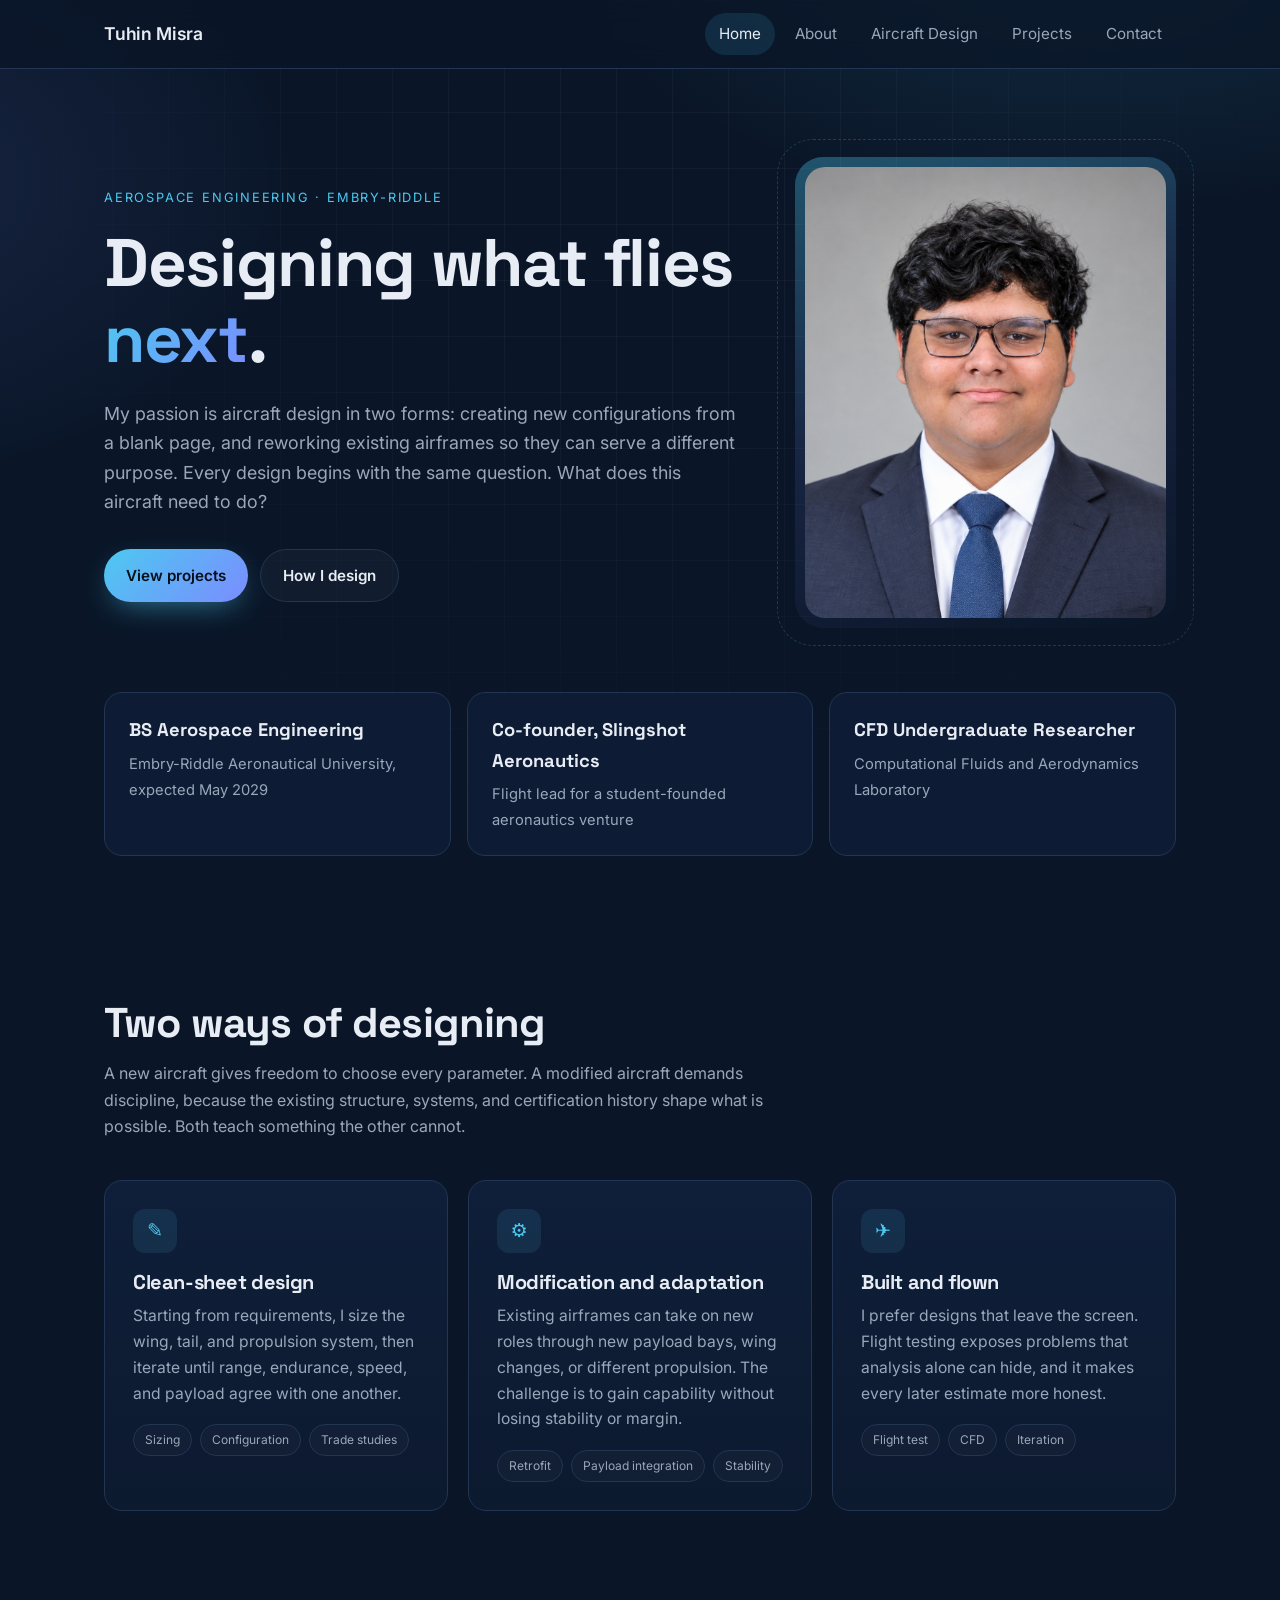
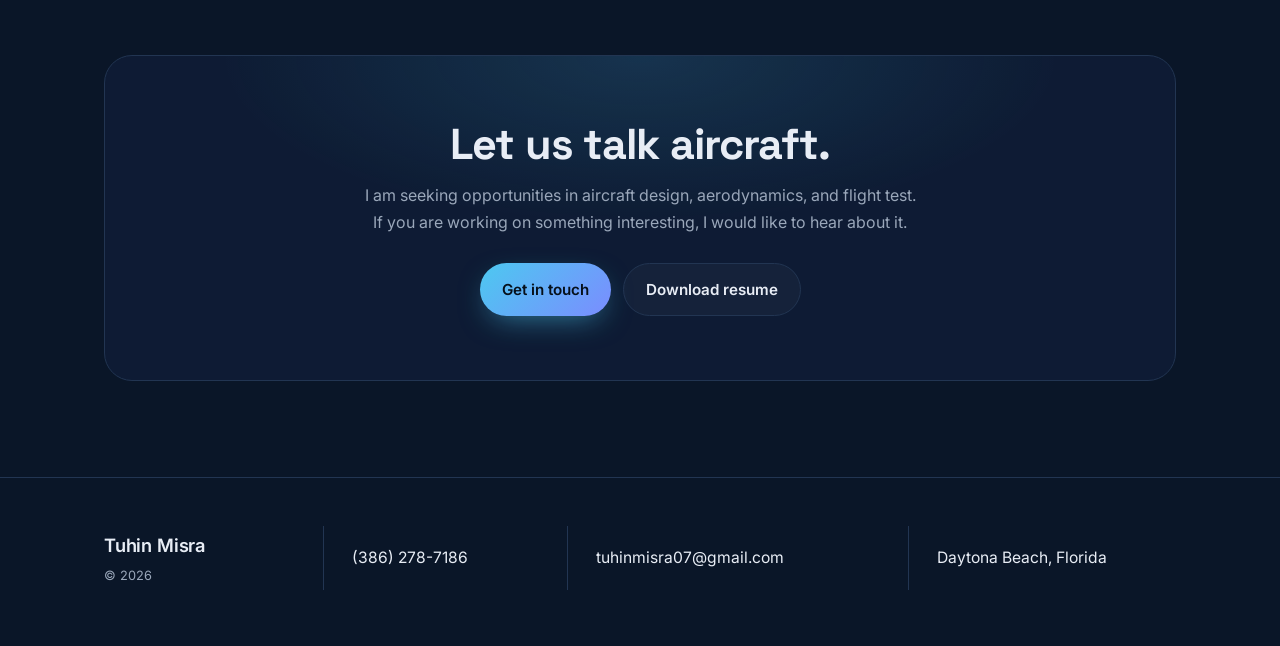
==== commit d7e05e0a: "Add files via upload" ====
--- a/index.html
+++ b/index.html
@@ -101,16 +101,13 @@
           <span class="foot-copy">&copy; <span id="year">2026</span></span>
         </div>
         <div class="foot-cell">
-          <span class="foot-label">Location</span>
-          <span class="foot-value">Daytona Beach, Florida</span>
-        </div>
-        <div class="foot-cell">
-          <span class="foot-label">Phone</span>
           <a class="foot-value" href="tel:+13862787186">(386) 278-7186</a>
         </div>
         <div class="foot-cell">
-          <span class="foot-label">Email</span>
           <a class="foot-value" href="mailto:tuhinmisra07@gmail.com">tuhinmisra07@gmail.com</a>
+        </div>
+        <div class="foot-cell">
+          <span class="foot-value">Daytona Beach, Florida</span>
         </div>
       </div>
     </div>
--- a/style.css
+++ b/style.css
@@ -21,7 +21,7 @@
   -webkit-font-smoothing: antialiased;
   overflow-x: hidden;
 }
-h1, h2, h3, .brand { font-family: "Space Grotesk", "Inter", sans-serif; letter-spacing: -0.02em; line-height: 1.12; }
+h1, h2, h3 { font-family: "Space Grotesk", "Inter", sans-serif; letter-spacing: -0.02em; line-height: 1.12; }
 a { color: inherit; text-decoration: none; }
 img { max-width: 100%; display: block; }
 .wrap { width: 100%; max-width: var(--max); margin: 0 auto; padding: 0 24px; }
@@ -54,7 +54,7 @@
   border-bottom: 1px solid var(--line);
 }
 .nav .wrap { display: flex; align-items: center; justify-content: space-between; height: 68px; }
-.brand { font-weight: 700; font-size: 1.15rem; display: flex; align-items: center; gap: 10px; }
+.brand { font-family: "Inter", system-ui, -apple-system, "Segoe UI", sans-serif; font-weight: 600; font-size: 1.1rem; letter-spacing: -0.01em; line-height: 1.2; display: flex; align-items: center; }
 .links { display: flex; gap: 6px; align-items: center; }
 .links a { padding: 8px 14px; border-radius: 999px; color: var(--muted); font-size: 0.95rem; transition: color .2s, background .2s; }
 .links a:hover { color: var(--text); background: rgba(255,255,255,0.05); }
@@ -154,12 +154,11 @@
 /* Footer */
 
 footer { border-top: 1px solid var(--line); padding: 48px 0 56px; margin-top: 24px; color: var(--muted); font-size: 0.9rem; }
-.foot-grid { display: grid; grid-template-columns: 0.9fr 1.1fr 1fr 1.4fr; }
-.foot-cell { display: grid; gap: 8px; align-content: start; padding: 4px 28px; border-left: 1px solid var(--line); }
+.foot-grid { display: grid; grid-template-columns: 0.9fr 1fr 1.4fr 1.1fr; }
+.foot-cell { display: grid; gap: 4px; align-content: center; padding: 4px 28px; border-left: 1px solid var(--line); }
 .foot-cell:first-child { padding-left: 0; border-left: none; }
-.foot-name strong { font-family: "Space Grotesk", sans-serif; font-size: 1.25rem; color: var(--text); letter-spacing: -0.01em; }
+.foot-name strong { font-family: "Inter", system-ui, -apple-system, "Segoe UI", sans-serif; font-weight: 600; font-size: 1.15rem; color: var(--text); letter-spacing: -0.01em; }
 .foot-copy { font-size: 0.8rem; }
-.foot-label { font-size: 0.72rem; letter-spacing: 0.14em; text-transform: uppercase; color: var(--accent); }
 .foot-value { color: var(--text); font-size: 0.98rem; overflow-wrap: anywhere; }
 a.foot-value { transition: color .2s; }
 a.foot-value:hover { color: var(--accent); }
